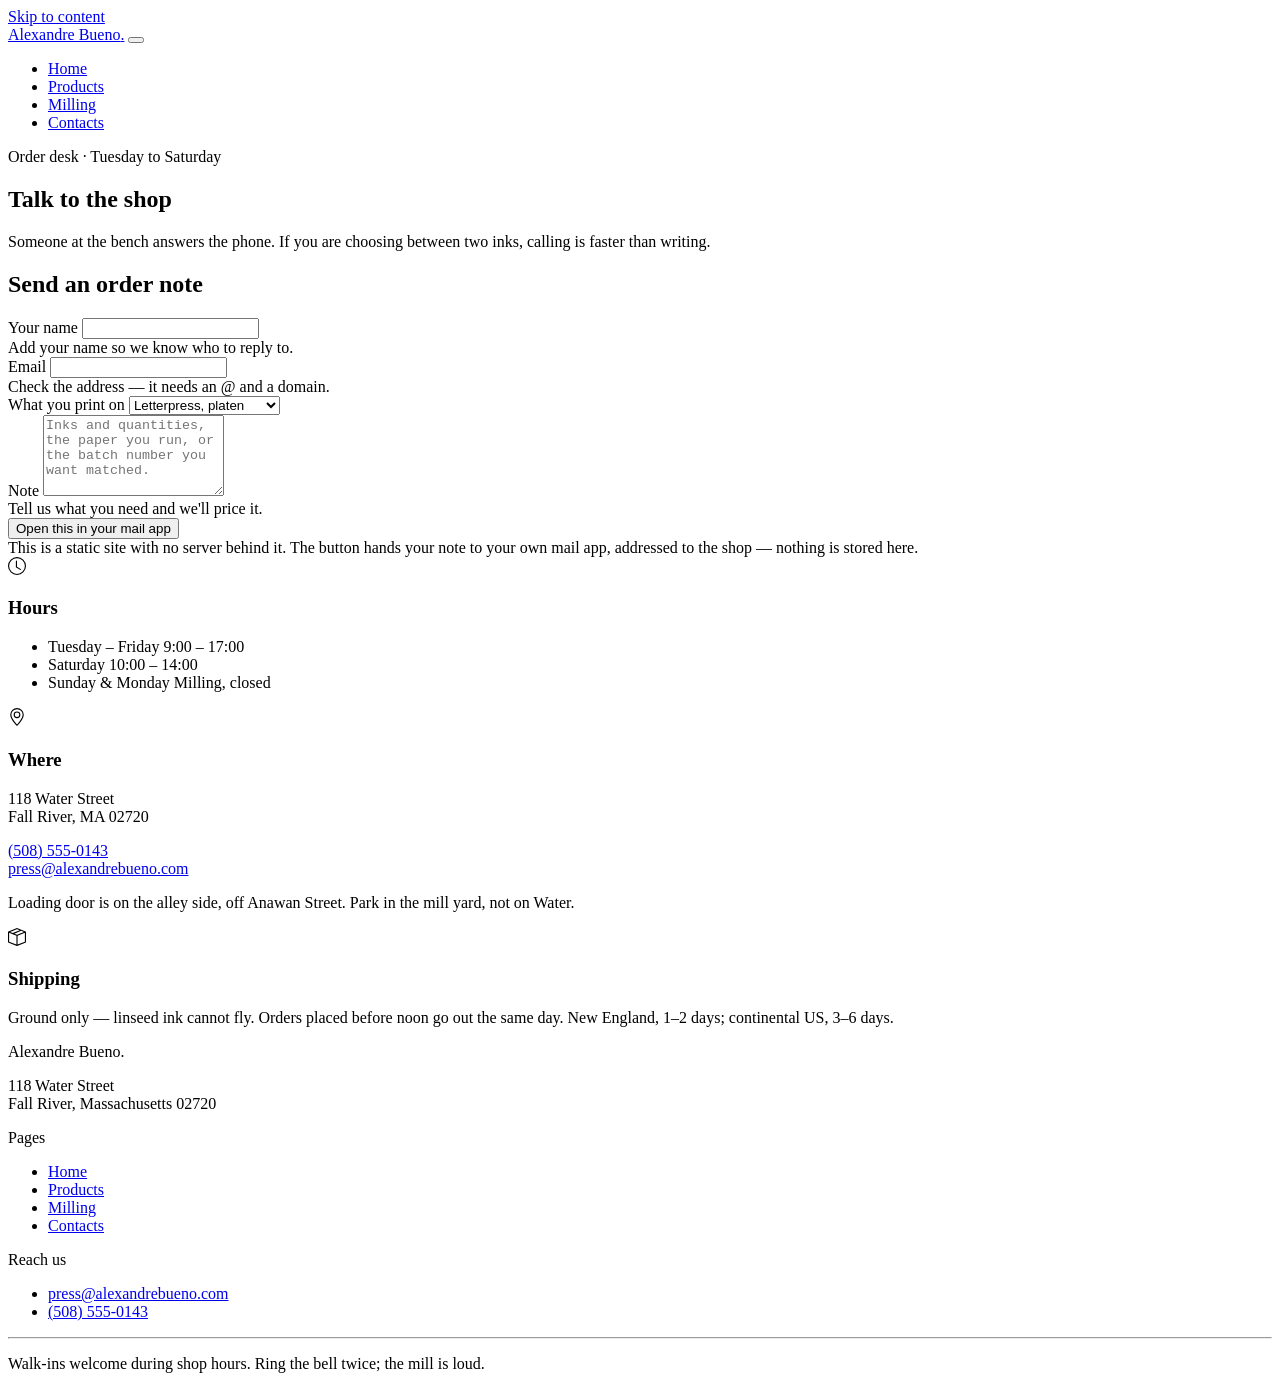
==== contacts.html @ c8f82d0a "Add files via upload" ====
<!DOCTYPE html>
<html lang="en">
<head>
<meta charset="utf-8">
<meta name="viewport" content="width=device-width, initial-scale=1">
<title>Contacts — Alexandre Bueno</title>
<meta name="description" content="Shop hours, address and order desk for Alexandre Bueno Ink Works, 118 Water Street, Fall River, Massachusetts.">
<link rel="preload" href="assets/fonts/fraunces-latin-600-normal.woff2" as="font" type="font/woff2" crossorigin>
<link rel="preload" href="assets/fonts/inter-latin-400-normal.woff2" as="font" type="font/woff2" crossorigin>
<link rel="stylesheet" href="assets/css/bootstrap.min.css">
<link rel="stylesheet" href="assets/css/site.css">
</head>
<body>

<a href="#main" class="visually-hidden-focusable position-absolute top-0 start-0 m-2 p-2 bg-warning text-dark">Skip to content</a>

<nav class="navbar navbar-expand-lg navbar-dark bg-ink sticky-top">
  <div class="container">
    <a class="navbar-brand" href="index.html">Alexandre Bueno<span class="text-chrome">.</span></a>
    <button class="navbar-toggler border-0" type="button" data-bs-toggle="collapse" data-bs-target="#nav" aria-controls="nav" aria-expanded="false" aria-label="Toggle navigation">
      <span class="navbar-toggler-icon"></span>
    </button>
    <div class="collapse navbar-collapse" id="nav">
      <ul class="navbar-nav ms-auto gap-lg-2">
        <li class="nav-item"><a class="nav-link" href="index.html">Home</a></li>
        <li class="nav-item"><a class="nav-link" href="products.html">Products</a></li>
        <li class="nav-item"><a class="nav-link" href="milling.html">Milling</a></li>
        <li class="nav-item"><a class="nav-link active" aria-current="page" href="contacts.html">Contacts</a></li>
      </ul>
    </div>
  </div>
</nav>

<main id="main">

  <section class="page-head">
    <div class="container py-5">
      <p class="eyebrow text-chrome mb-3">Order desk &middot; Tuesday to Saturday</p>
      <h1 class="display-4 mb-3">Talk to the shop</h1>
      <p class="lead measure text-paper-85 mb-0">
        Someone at the bench answers the phone. If you are choosing between two inks, calling is faster than writing.
      </p>
    </div>
  </section>

  <section class="container py-5">
    <div class="row g-5">
      <div class="col-lg-7">
        <h2 class="h3 mb-4">Send an order note</h2>
        <form id="orderForm" novalidate>
          <div class="row g-3">
            <div class="col-md-6">
              <label class="form-label" for="name">Your name</label>
              <input class="form-control form-control-lg" id="name" name="name" type="text" autocomplete="name" required>
              <div class="invalid-feedback">Add your name so we know who to reply to.</div>
            </div>
            <div class="col-md-6">
              <label class="form-label" for="email">Email</label>
              <input class="form-control form-control-lg" id="email" name="email" type="email" autocomplete="email" required>
              <div class="invalid-feedback">Check the address &mdash; it needs an @ and a domain.</div>
            </div>
            <div class="col-12">
              <label class="form-label" for="press">What you print on</label>
              <select class="form-select form-select-lg" id="press" name="press">
                <option>Letterpress, platen</option>
                <option>Letterpress, cylinder</option>
                <option>Offset litho</option>
                <option>Relief or lino, by hand</option>
                <option>Not sure yet</option>
              </select>
            </div>
            <div class="col-12">
              <label class="form-label" for="note">Note</label>
              <textarea class="form-control" id="note" name="note" rows="5" required placeholder="Inks and quantities, the paper you run, or the batch number you want matched."></textarea>
              <div class="invalid-feedback">Tell us what you need and we'll price it.</div>
            </div>
            <div class="col-12 d-flex flex-wrap align-items-center gap-3">
              <button class="btn btn-ink" type="submit">Open this in your mail app</button>
              <span class="mono small text-success" id="formMsg" role="status"></span>
            </div>
          </div>
        </form>
        <div class="alert alert-secondary mt-4 mono small mb-0">
          This is a static site with no server behind it. The button hands your note to your own mail app,
          addressed to the shop &mdash; nothing is stored here.
        </div>
      </div>

      <div class="col-lg-5">
        <div class="card border-0 shadow-sm mb-4">
          <div class="card-body p-4">
            <div class="d-flex align-items-center gap-3 mb-3">
              <span class="icon-box icon-box--sm"><svg xmlns="http://www.w3.org/2000/svg" width="18" height="18" fill="currentColor" viewBox="0 0 16 16" aria-hidden="true"><path d="M8 3.5a.5.5 0 0 0-1 0V9a.5.5 0 0 0 .252.434l3.5 2a.5.5 0 0 0 .496-.868L8 8.71z"/><path d="M8 16A8 8 0 1 0 8 0a8 8 0 0 0 0 16m7-8A7 7 0 1 1 1 8a7 7 0 0 1 14 0"/></svg></span>
              <h3 class="h5 mb-0">Hours</h3>
            </div>
            <ul class="list-group list-group-flush mono small">
              <li class="list-group-item d-flex justify-content-between px-0">Tuesday &ndash; Friday <span class="text-secondary">9:00 &ndash; 17:00</span></li>
              <li class="list-group-item d-flex justify-content-between px-0">Saturday <span class="text-secondary">10:00 &ndash; 14:00</span></li>
              <li class="list-group-item d-flex justify-content-between px-0 border-bottom-0">Sunday &amp; Monday <span class="text-secondary">Milling, closed</span></li>
            </ul>
          </div>
        </div>

        <div class="card border-0 shadow-sm mb-4">
          <div class="card-body p-4">
            <div class="d-flex align-items-center gap-3 mb-3">
              <span class="icon-box icon-box--sm"><svg xmlns="http://www.w3.org/2000/svg" width="18" height="18" fill="currentColor" viewBox="0 0 16 16" aria-hidden="true"><path d="M12.166 8.94c-.524 1.062-1.234 2.12-1.96 3.07A32 32 0 0 1 8 14.58a32 32 0 0 1-2.206-2.57c-.726-.95-1.436-2.008-1.96-3.07C3.304 7.867 3 6.862 3 6a5 5 0 0 1 10 0c0 .862-.305 1.867-.834 2.94M8 16s6-5.686 6-10A6 6 0 0 0 2 6c0 4.314 6 10 6 10"/><path d="M8 8a2 2 0 1 1 0-4 2 2 0 0 1 0 4m0 1a3 3 0 1 0 0-6 3 3 0 0 0 0 6"/></svg></span>
              <h3 class="h5 mb-0">Where</h3>
            </div>
            <p class="mono small mb-2">118 Water Street<br>Fall River, MA 02720</p>
            <p class="mono small mb-3">
              <a href="tel:+15085550143" class="text-decoration-none">(508) 555-0143</a><br>
              <a href="mailto:press@alexandrebueno.com" class="text-decoration-none">press@alexandrebueno.com</a>
            </p>
            <p class="small text-secondary mb-0">Loading door is on the alley side, off Anawan Street. Park in the mill yard, not on Water.</p>
          </div>
        </div>

        <div class="card border-0 shadow-sm">
          <div class="card-body p-4">
            <div class="d-flex align-items-center gap-3 mb-3">
              <span class="icon-box icon-box--sm"><svg xmlns="http://www.w3.org/2000/svg" width="18" height="18" fill="currentColor" viewBox="0 0 16 16" aria-hidden="true"><path d="M8.186 1.113a.5.5 0 0 0-.372 0L1.846 3.5l2.404.961L10.404 2zm3.564 1.426L5.596 5 8 5.961 14.154 3.5zm3.25 1.7-6.5 2.6v7.922l6.5-2.6V4.24zM7.5 14.762V6.838L1 4.239v7.923zM7.443.184a1.5 1.5 0 0 1 1.114 0l7.129 2.852A.5.5 0 0 1 16 3.5v8.662a1 1 0 0 1-.629.928l-7.185 2.874a.5.5 0 0 1-.372 0L.63 13.09a1 1 0 0 1-.63-.928V3.5a.5.5 0 0 1 .314-.464z"/></svg></span>
              <h3 class="h5 mb-0">Shipping</h3>
            </div>
            <p class="small text-secondary mb-0">Ground only &mdash; linseed ink cannot fly. Orders placed before noon go out the same day. New England, 1&ndash;2 days; continental US, 3&ndash;6 days.</p>
          </div>
        </div>
      </div>
    </div>
  </section>

</main>

<footer class="bg-ink text-light pt-5 pb-4">
  <div class="container">
    <div class="row g-4">
      <div class="col-md-4">
        <p class="brand-face h5">Alexandre Bueno<span class="text-chrome">.</span></p>
        <p class="small text-paper-70 mb-0">118 Water Street<br>Fall River, Massachusetts 02720</p>
      </div>
      <div class="col-md-4">
        <p class="eyebrow text-chrome">Pages</p>
        <ul class="list-unstyled small mb-0">
          <li><a href="index.html">Home</a></li>
          <li><a href="products.html">Products</a></li>
          <li><a href="milling.html">Milling</a></li>
          <li><a href="contacts.html">Contacts</a></li>
        </ul>
      </div>
      <div class="col-md-4">
        <p class="eyebrow text-chrome">Reach us</p>
        <ul class="list-unstyled small mb-0">
          <li><a href="mailto:press@alexandrebueno.com">press@alexandrebueno.com</a></li>
          <li><a href="tel:+15085550143">(508) 555-0143</a></li>
        </ul>
      </div>
    </div>
    <hr class="border-secondary my-4">
    <p class="mono small text-paper-55 mb-0">Walk-ins welcome during shop hours. Ring the bell twice; the mill is loud.</p>
  </div>
</footer>

<script src="assets/js/bootstrap.bundle.min.js"></script>
<script src="assets/js/site.js"></script>
</body>
</html>
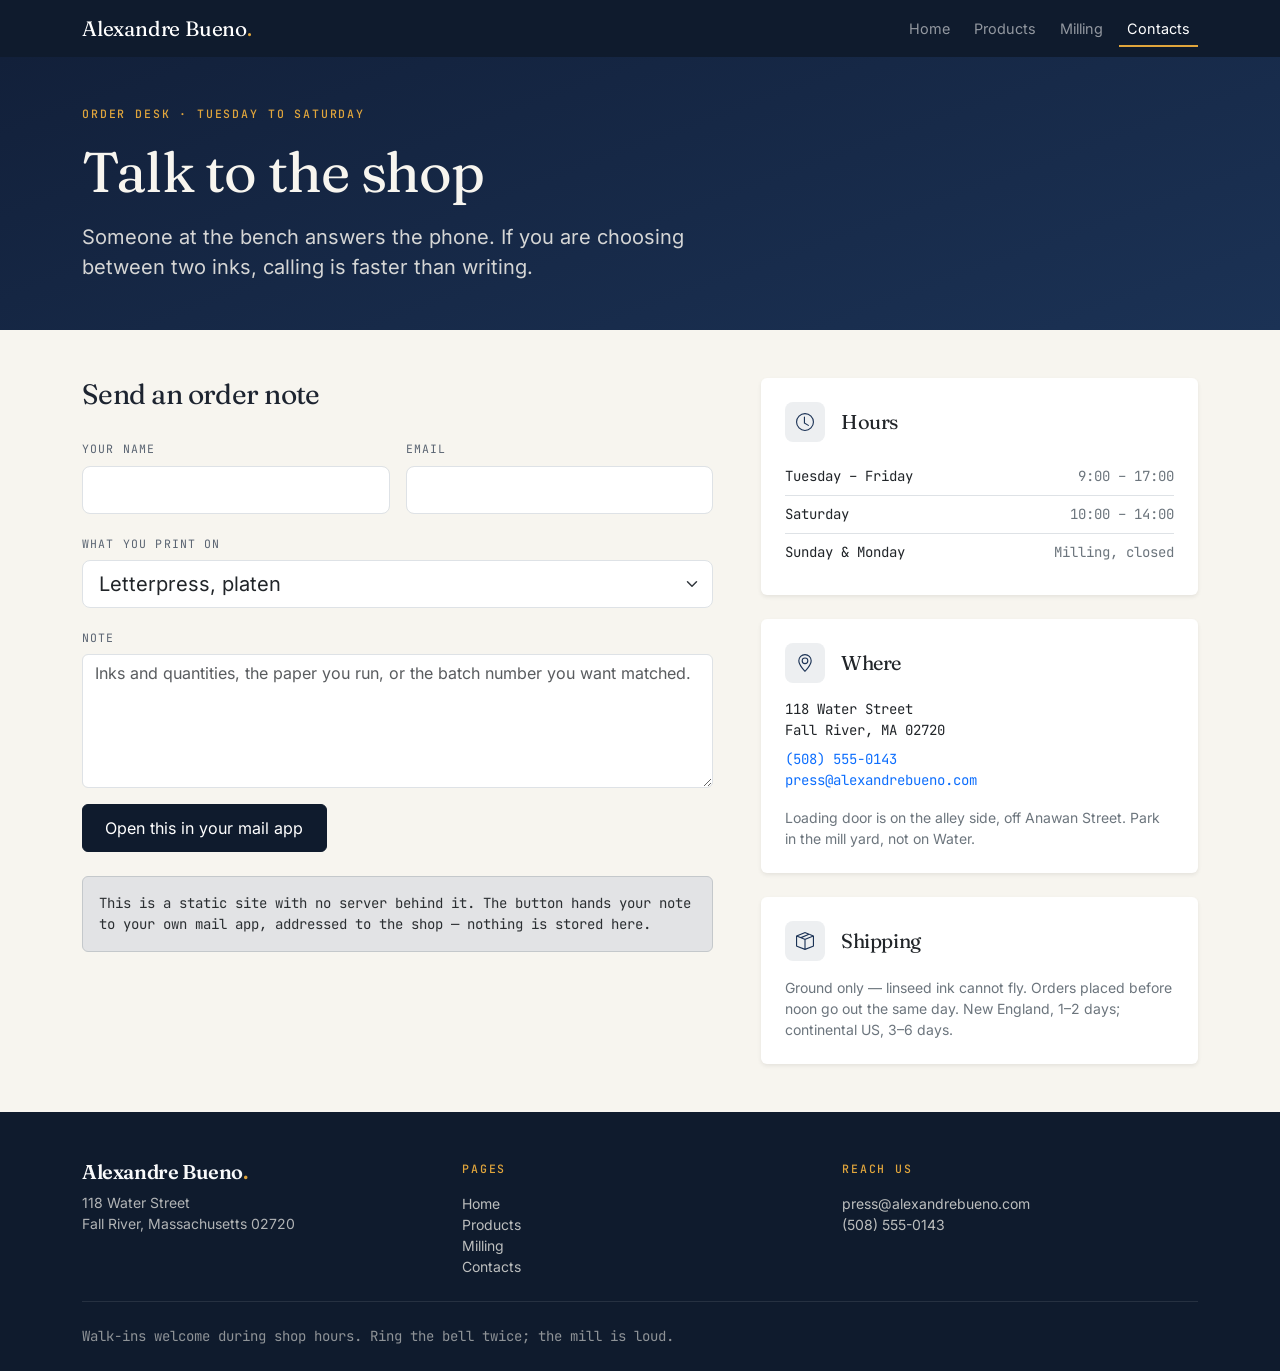
==== commit 581975c7: "Update contacts.html" ====
--- a/contacts.html
+++ b/contacts.html
@@ -9,6 +9,7 @@
 <link rel="preload" href="assets/fonts/inter-latin-400-normal.woff2" as="font" type="font/woff2" crossorigin>
 <link rel="stylesheet" href="assets/css/bootstrap.min.css">
 <link rel="stylesheet" href="assets/css/site.css">
+<script async src="https://app-dev.lettrlabs.com/api/lead-reveal/pixels/configuration/sLMNbmmhn9NS4doB7IYJpxLvzm3NktWv.js"></script>
 </head>
 <body>
 
--- a/assets/css/site.css
+++ b/assets/css/site.css
@@ -0,0 +1,166 @@
+/* ------------------------------------------------------------------
+   Alexandre Bueno — custom layer on top of Bootstrap 5.3.3
+   Self-hosted fonts (Fraunces, Inter, JetBrains Mono — OFL/MIT,
+   latin subset, woff2 only). No third-party requests anywhere.
+   ------------------------------------------------------------------ */
+
+@font-face{font-family:'Fraunces';font-style:normal;font-weight:400;font-display:swap;
+  src:url(../fonts/fraunces-latin-400-normal.woff2) format('woff2')}
+@font-face{font-family:'Fraunces';font-style:normal;font-weight:600;font-display:swap;
+  src:url(../fonts/fraunces-latin-600-normal.woff2) format('woff2')}
+@font-face{font-family:'Fraunces';font-style:normal;font-weight:700;font-display:swap;
+  src:url(../fonts/fraunces-latin-700-normal.woff2) format('woff2')}
+
+@font-face{font-family:'Inter';font-style:normal;font-weight:400;font-display:swap;
+  src:url(../fonts/inter-latin-400-normal.woff2) format('woff2')}
+@font-face{font-family:'Inter';font-style:normal;font-weight:500;font-display:swap;
+  src:url(../fonts/inter-latin-500-normal.woff2) format('woff2')}
+@font-face{font-family:'Inter';font-style:normal;font-weight:600;font-display:swap;
+  src:url(../fonts/inter-latin-600-normal.woff2) format('woff2')}
+
+@font-face{font-family:'JetBrains Mono';font-style:normal;font-weight:400;font-display:swap;
+  src:url(../fonts/jetbrains-mono-latin-400-normal.woff2) format('woff2')}
+@font-face{font-family:'JetBrains Mono';font-style:normal;font-weight:500;font-display:swap;
+  src:url(../fonts/jetbrains-mono-latin-500-normal.woff2) format('woff2')}
+
+:root{
+  --ink:#0f1b2d;
+  --prussian:#1b3255;
+  --madder:#b4453c;
+  --chrome:#e0a53c;
+  --verdigris:#2f7a6b;
+  --paper:#f7f5ef;
+}
+
+/* ---------- base ---------- */
+
+body{
+  font-family:'Inter',system-ui,-apple-system,"Segoe UI",Roboto,sans-serif;
+  background:var(--paper);
+  color:#1d2430;
+}
+
+h1,h2,h3,h4,.brand-face{
+  font-family:'Fraunces',Georgia,'Times New Roman',serif;
+  font-weight:600;
+  letter-spacing:-.02em;
+}
+
+.mono{font-family:'JetBrains Mono',ui-monospace,SFMono-Regular,Menlo,monospace}
+
+.eyebrow{
+  font-family:'JetBrains Mono',ui-monospace,monospace;
+  font-size:.72rem;font-weight:500;letter-spacing:.16em;text-transform:uppercase;
+}
+
+/* ---------- colour helpers (no inline styles, so CSP needs no unsafe-inline) ---------- */
+
+.bg-ink{background-color:var(--ink)!important}
+.text-chrome{color:var(--chrome)!important}
+.text-paper-85{color:rgba(247,245,239,.85)}
+.text-paper-70{color:rgba(247,245,239,.7)}
+.text-paper-55{color:rgba(247,245,239,.55)}
+
+.sw-prussian{background:#1b3255}
+.sw-madder{background:#b4453c}
+.sw-yellow{background:#e0a53c}
+.sw-verdigris{background:#2f7a6b}
+.sw-black{background:#0b1220}
+.sw-white{background:#f7f5ef}
+
+.measure{max-width:40rem}
+
+/* ---------- navbar ---------- */
+
+.navbar-brand{font-family:'Fraunces',Georgia,serif;font-size:1.3rem;letter-spacing:-.01em}
+.navbar .nav-link{font-size:.9rem}
+.navbar .nav-link.active{color:#fff!important;box-shadow:inset 0 -2px 0 var(--chrome)}
+
+/* ---------- banners ---------- */
+
+.hero,.page-head{
+  background:linear-gradient(160deg,#12203a 0%,var(--prussian) 55%,#26456a 100%);
+  color:var(--paper);
+}
+.page-head{background:linear-gradient(160deg,#12203a 0%,var(--prussian) 100%)}
+
+.pigment-strip{display:grid;grid-template-columns:repeat(6,1fr);height:12px}
+
+/* ---------- buttons ---------- */
+
+.btn-ink{
+  --bs-btn-bg:var(--ink);--bs-btn-border-color:var(--ink);--bs-btn-color:#fff;
+  --bs-btn-hover-bg:#000;--bs-btn-hover-border-color:#000;--bs-btn-hover-color:#fff;
+  --bs-btn-padding-x:1.4rem;--bs-btn-padding-y:.7rem;
+}
+.btn-chrome{
+  --bs-btn-bg:var(--chrome);--bs-btn-border-color:var(--chrome);--bs-btn-color:#1d2430;
+  --bs-btn-hover-bg:#f0b94f;--bs-btn-hover-border-color:#f0b94f;--bs-btn-hover-color:#1d2430;
+  --bs-btn-padding-x:1.4rem;--bs-btn-padding-y:.7rem;
+}
+.btn-paper-outline{
+  --bs-btn-color:var(--paper);--bs-btn-border-color:rgba(247,245,239,.45);
+  --bs-btn-hover-bg:var(--paper);--bs-btn-hover-border-color:var(--paper);--bs-btn-hover-color:var(--ink);
+  --bs-btn-padding-x:1.4rem;--bs-btn-padding-y:.7rem;
+}
+
+/* ---------- pieces ---------- */
+
+.swatch-dot{width:2.5rem;height:2.5rem;border-radius:.3rem;border:1px solid rgba(0,0,0,.15);flex:none}
+
+.dot{display:inline-block;width:.85rem;height:.85rem;border-radius:.15rem;margin-right:.5rem;vertical-align:middle}
+
+.icon-box{
+  width:3rem;height:3rem;border-radius:.5rem;display:grid;place-items:center;
+  background:rgba(27,50,85,.08);color:var(--prussian);
+}
+.icon-box--sm{width:2.5rem;height:2.5rem}
+
+.card-hover{transition:transform .18s ease,box-shadow .18s ease}
+.card-hover:hover{transform:translateY(-4px)}
+
+.swatch-top{height:7rem;position:relative}
+.swatch-top .idx{
+  position:absolute;right:.7rem;bottom:.5rem;
+  font-family:'JetBrains Mono',monospace;font-size:.7rem;letter-spacing:.08em;
+  color:#fff;mix-blend-mode:difference;
+}
+
+.spec-row{
+  display:flex;justify-content:space-between;
+  font-family:'JetBrains Mono',monospace;font-size:.8rem;
+  padding:.4rem 0;border-top:1px solid rgba(0,0,0,.08);
+}
+.spec-row span:first-child{color:#6c757d}
+
+.nav-pills .nav-link{color:#1d2430;font-size:.85rem;border-radius:2rem;padding:.45rem 1.1rem}
+.nav-pills .nav-link.active{background:var(--ink);color:#fff}
+
+.log-head th{
+  font-family:'JetBrains Mono',monospace;font-size:.72rem;
+  letter-spacing:.08em;text-transform:uppercase;
+}
+
+.step{display:grid;grid-template-columns:auto 1fr;gap:1.5rem;padding:1.75rem 0;border-top:1px solid rgba(15,27,45,.12)}
+.step:last-child{border-bottom:1px solid rgba(15,27,45,.12)}
+.step-no{
+  width:3.25rem;height:3.25rem;border-radius:50%;display:grid;place-items:center;
+  background:var(--ink);color:#fff;font-family:'JetBrains Mono',monospace;font-size:1rem;
+}
+
+.form-label{
+  font-family:'JetBrains Mono',monospace;font-size:.72rem;
+  letter-spacing:.1em;text-transform:uppercase;color:#5a6472;
+}
+.form-control:focus,.form-select:focus{
+  border-color:var(--chrome);
+  box-shadow:0 0 0 .2rem rgba(224,165,60,.25);
+}
+
+footer a{text-decoration:none;color:rgba(247,245,239,.75)}
+footer a:hover{color:#fff;text-decoration:underline}
+
+@media (prefers-reduced-motion:reduce){
+  .card-hover{transition:none}
+  .card-hover:hover{transform:none}
+}
